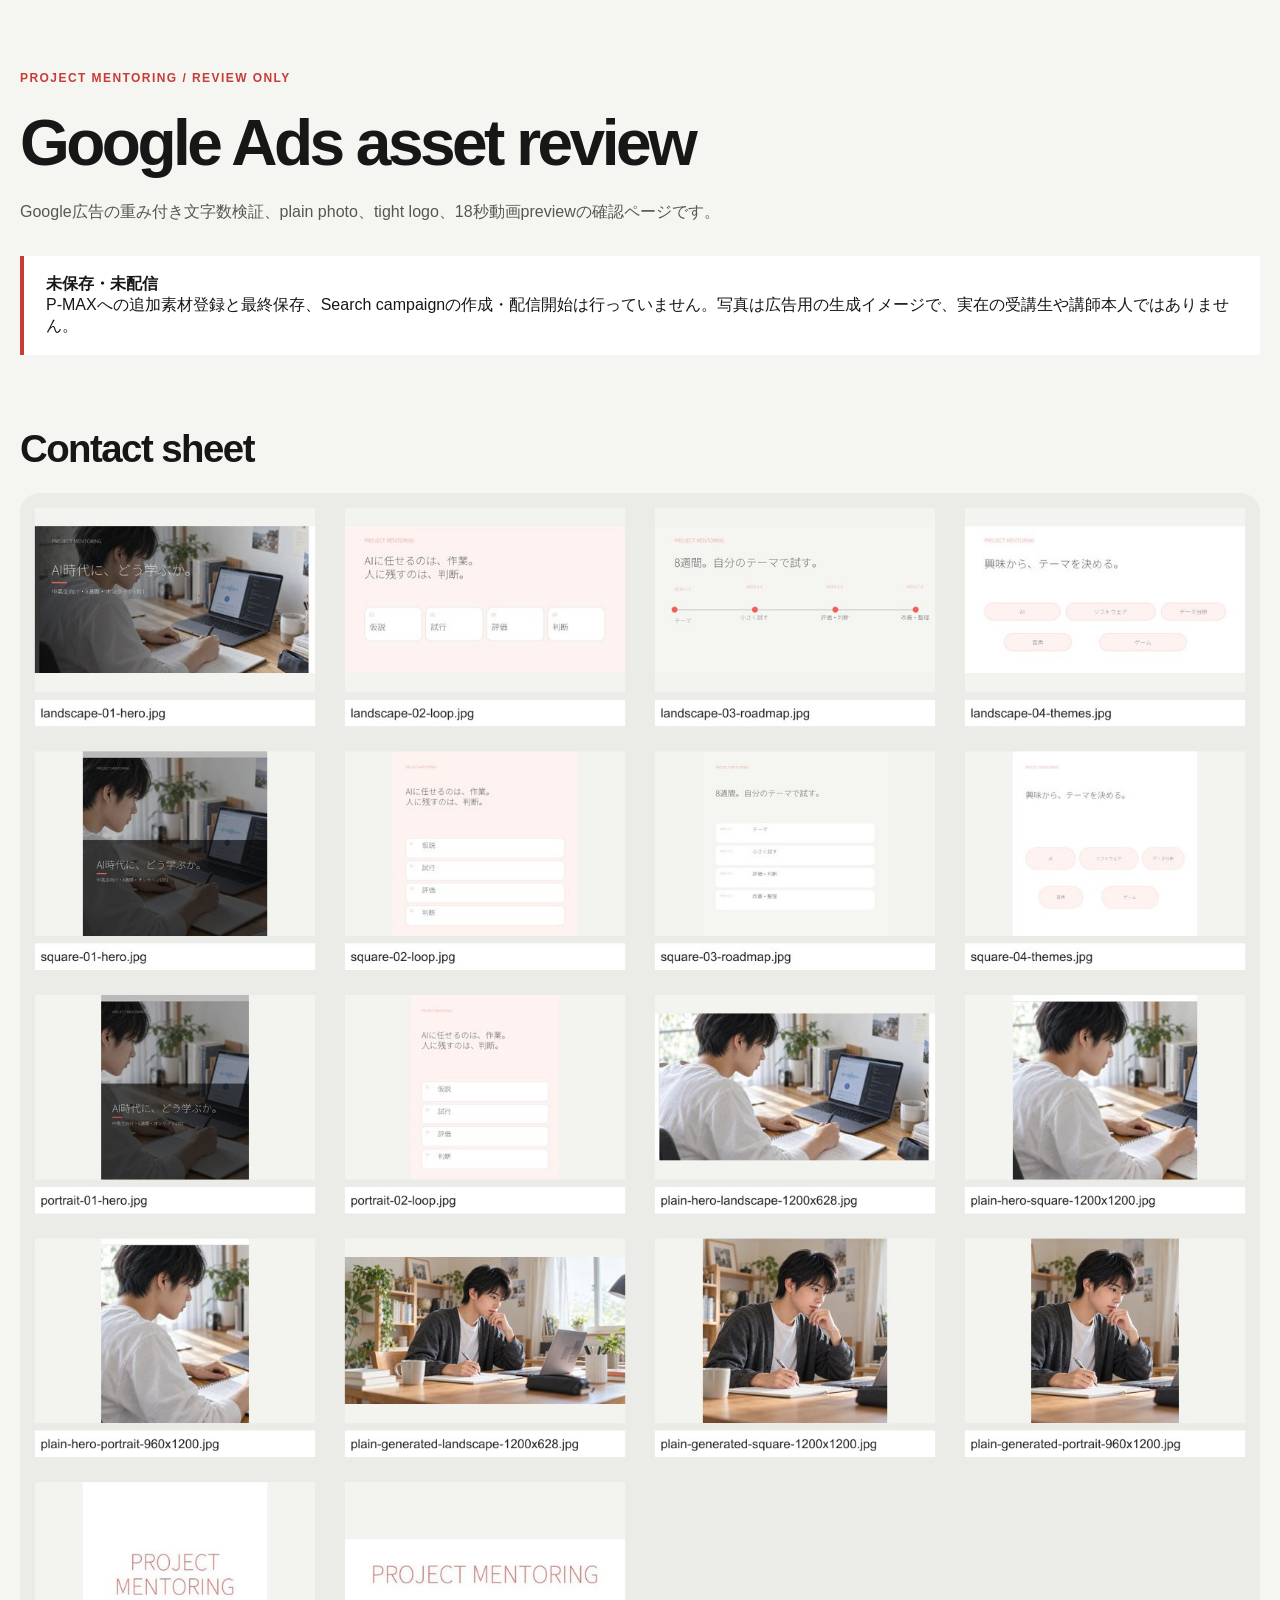
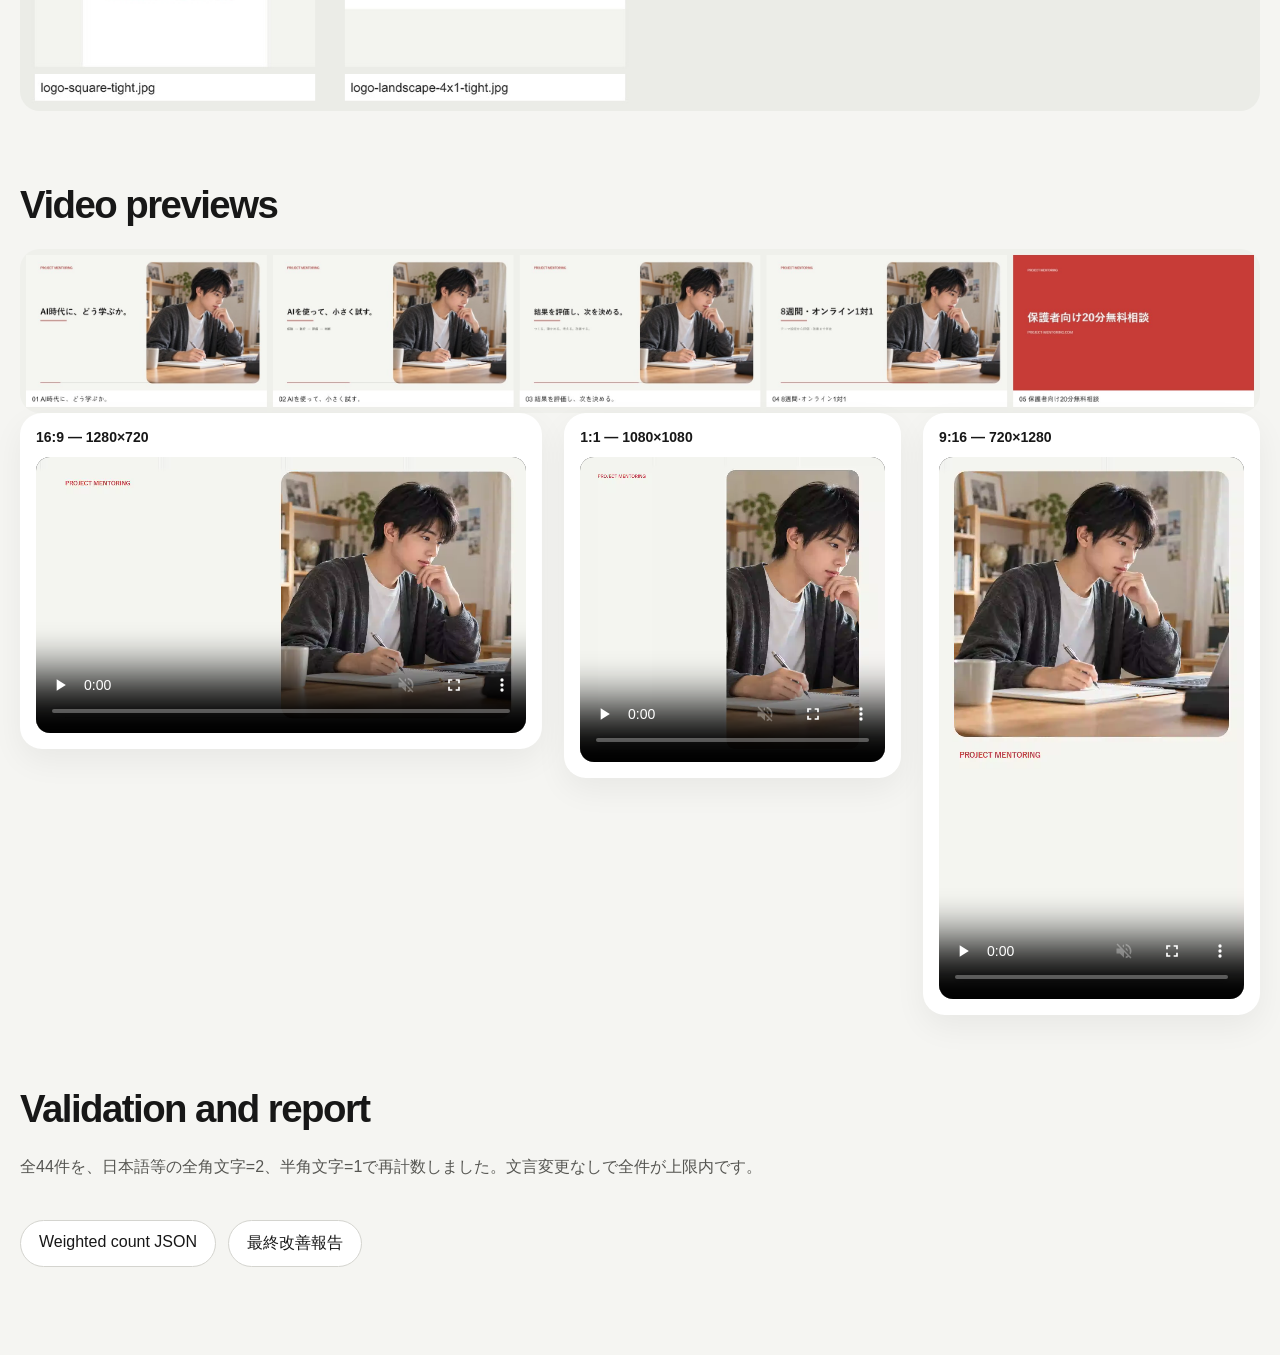
==== ads-review-20260918/index.html @ d2bcbe1f "Add 2026-09-18 Google Ads asset review" ====
<!doctype html>
<html lang="ja">
<head>
  <meta charset="utf-8">
  <meta name="viewport" content="width=device-width,initial-scale=1">
  <meta name="robots" content="noindex,nofollow">
  <title>Google Ads assets review｜PROJECT MENTORING</title>
  <style>
    :root{color:#171717;background:#f5f5f2;font-family:-apple-system,BlinkMacSystemFont,"Yu Gothic",Meiryo,sans-serif}
    *{box-sizing:border-box}body{margin:0}.wrap{width:min(calc(100% - 40px),1320px);margin:auto;padding:56px 0 88px}
    .eyebrow{color:#c83c38;font-size:12px;font-weight:750;letter-spacing:.12em}h1{margin:16px 0 18px;font-size:clamp(38px,5vw,68px);letter-spacing:-.055em}
    p{max-width:760px;color:#565652;line-height:1.8}.notice{margin:30px 0 54px;padding:18px 22px;border-left:4px solid #c83c38;background:#fff}
    h2{margin:72px 0 22px;font-size:clamp(28px,3vw,42px);letter-spacing:-.04em}.sheet{display:block;width:100%;border-radius:20px}
    .videos{display:grid;grid-template-columns:1.55fr 1fr 1fr;gap:22px;align-items:start}.card{padding:16px;background:#fff;border-radius:22px;box-shadow:0 12px 32px rgba(0,0,0,.055)}
    h3{margin:0 0 12px;font-size:14px}video{display:block;width:100%;max-height:72vh;border-radius:14px;background:#171717}
    .links{display:flex;flex-wrap:wrap;gap:12px;margin-top:38px}.links a{padding:12px 18px;border:1px solid #d4d4cf;border-radius:999px;color:inherit;text-decoration:none;background:#fff}
    @media(max-width:820px){.videos{grid-template-columns:1fr}.wrap{width:min(calc(100% - 28px),1320px);padding-top:34px}}
  </style>
</head>
<body><main class="wrap">
  <p class="eyebrow">PROJECT MENTORING / REVIEW ONLY</p>
  <h1>Google Ads asset review</h1>
  <p>Google広告の重み付き文字数検証、plain photo、tight logo、18秒動画previewの確認ページです。</p>
  <div class="notice"><strong>未保存・未配信</strong><br>P-MAXへの追加素材登録と最終保存、Search campaignの作成・配信開始は行っていません。写真は広告用の生成イメージで、実在の受講生や講師本人ではありません。</div>

  <h2>Contact sheet</h2>
  <img class="sheet" src="pmax-contact-sheet-v2.jpg" alt="P-MAX画像とロゴ候補のcontact sheet">

  <h2>Video previews</h2>
  <img class="sheet" src="pmax-video-storyboard.jpg" alt="18秒動画の5場面 storyboard">
  <div class="videos">
    <article class="card"><h3>16:9 — 1280×720</h3><video controls muted playsinline preload="metadata" src="pmax-preview-16x9.webm"></video></article>
    <article class="card"><h3>1:1 — 1080×1080</h3><video controls muted playsinline preload="metadata" src="pmax-preview-1x1.webm"></video></article>
    <article class="card"><h3>9:16 — 720×1280</h3><video controls muted playsinline preload="metadata" src="pmax-preview-9x16.webm"></video></article>
  </div>

  <h2>Validation and report</h2>
  <p>全44件を、日本語等の全角文字=2、半角文字=1で再計数しました。文言変更なしで全件が上限内です。</p>
  <div class="links"><a href="google-ads-character-check.json">Weighted count JSON</a><a href="REPORT.md">最終改善報告</a></div>
</main></body></html>
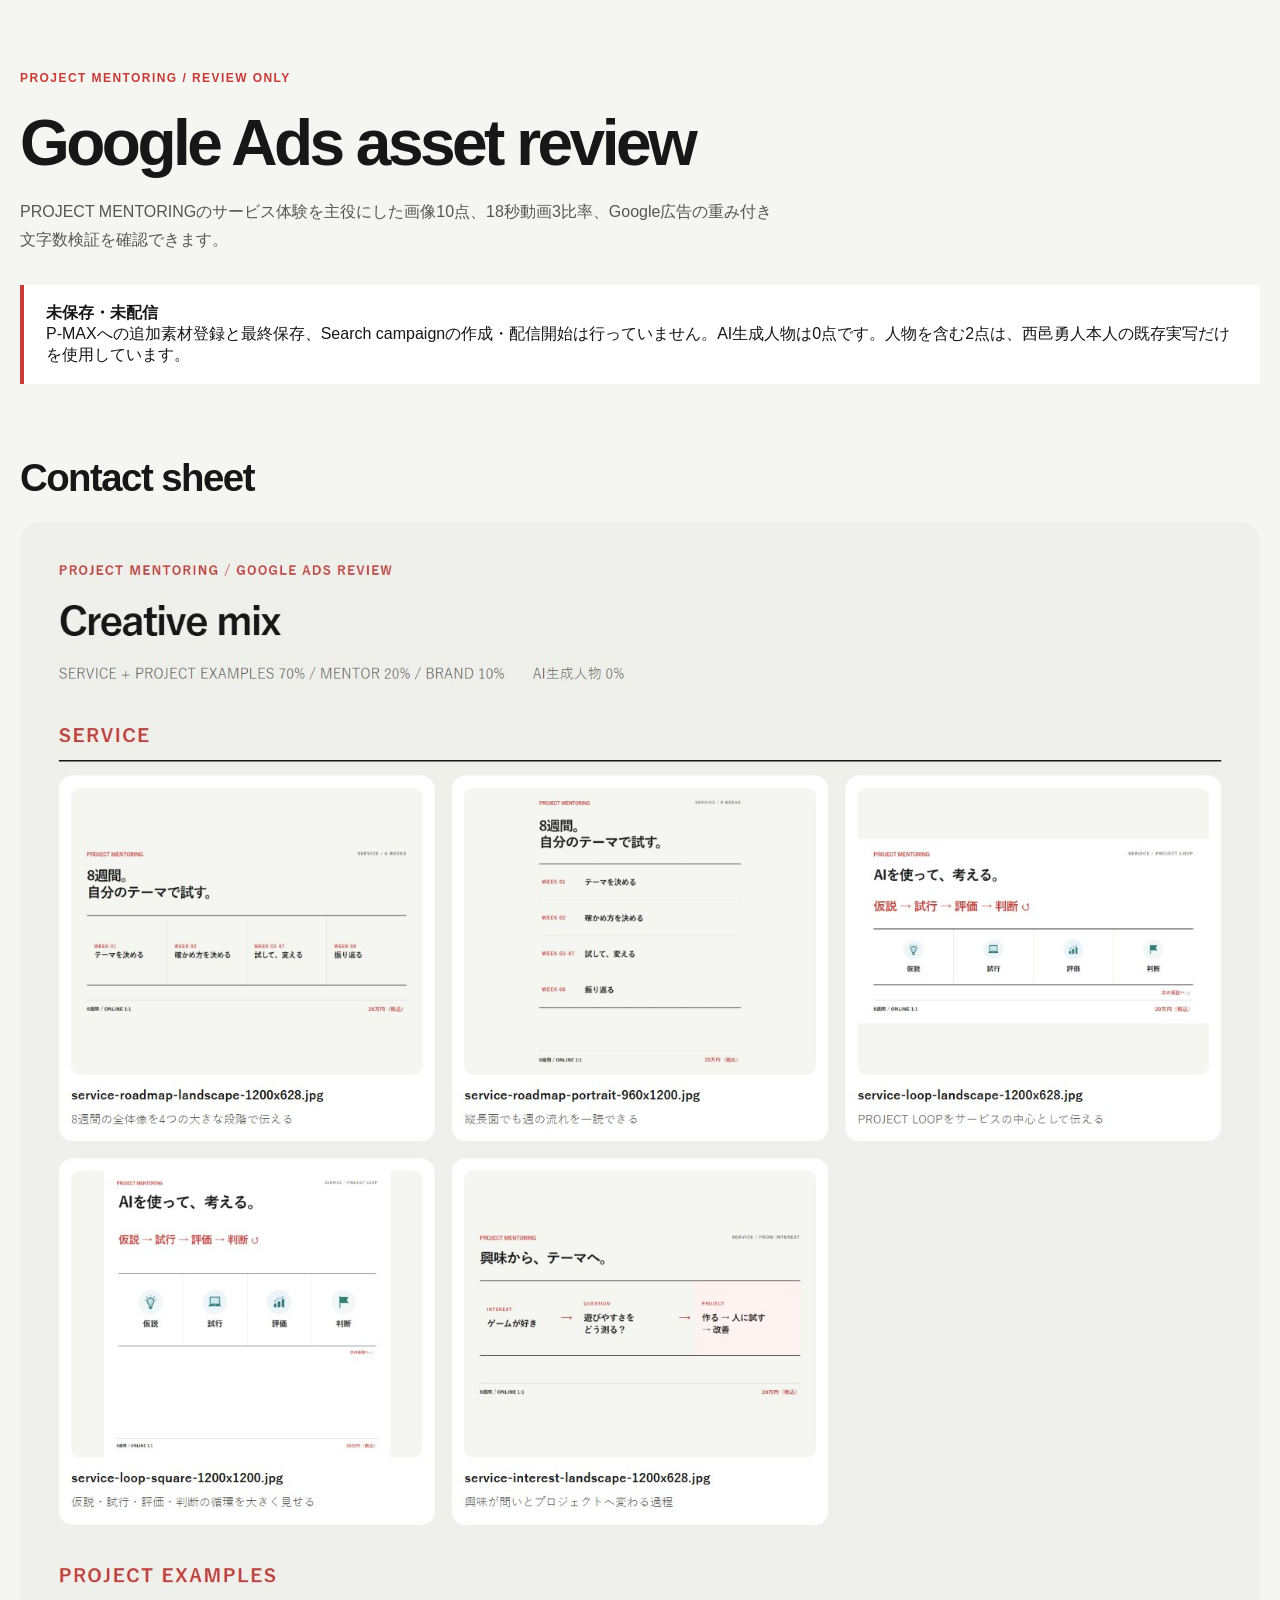
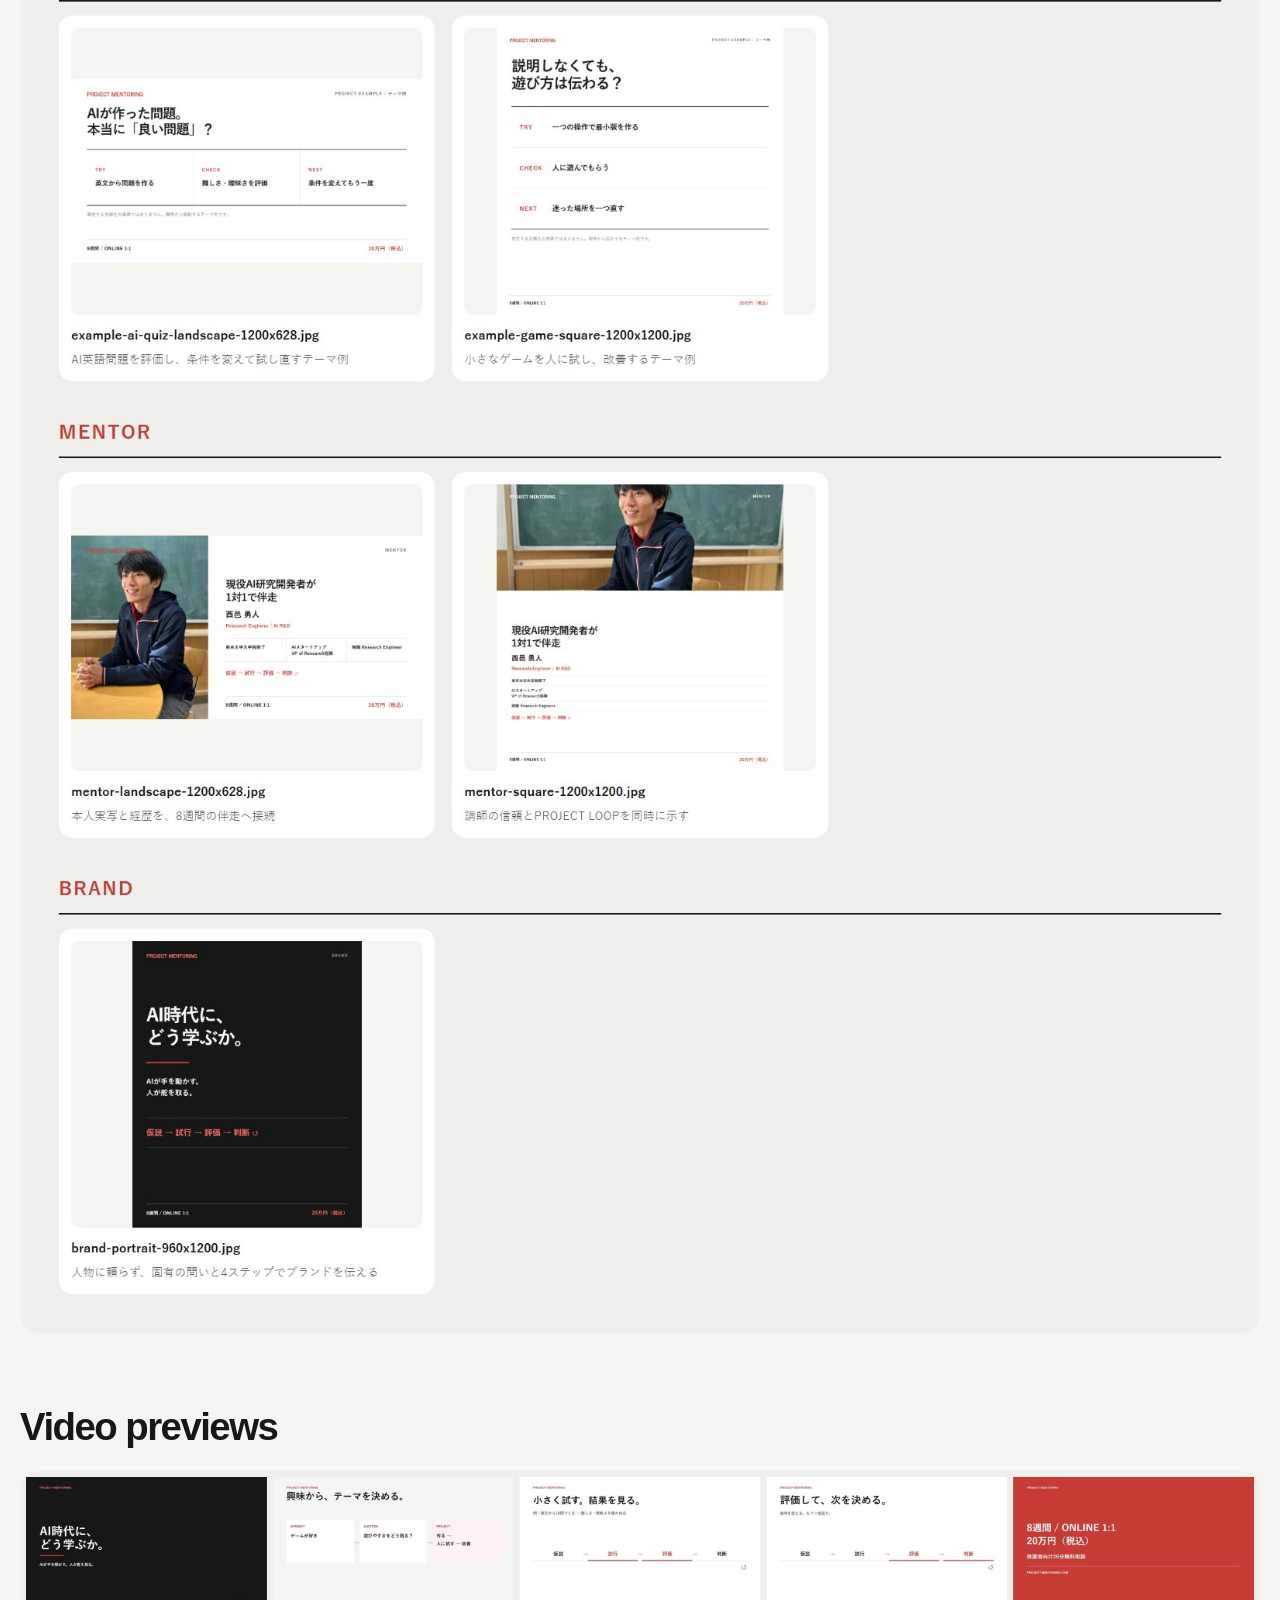
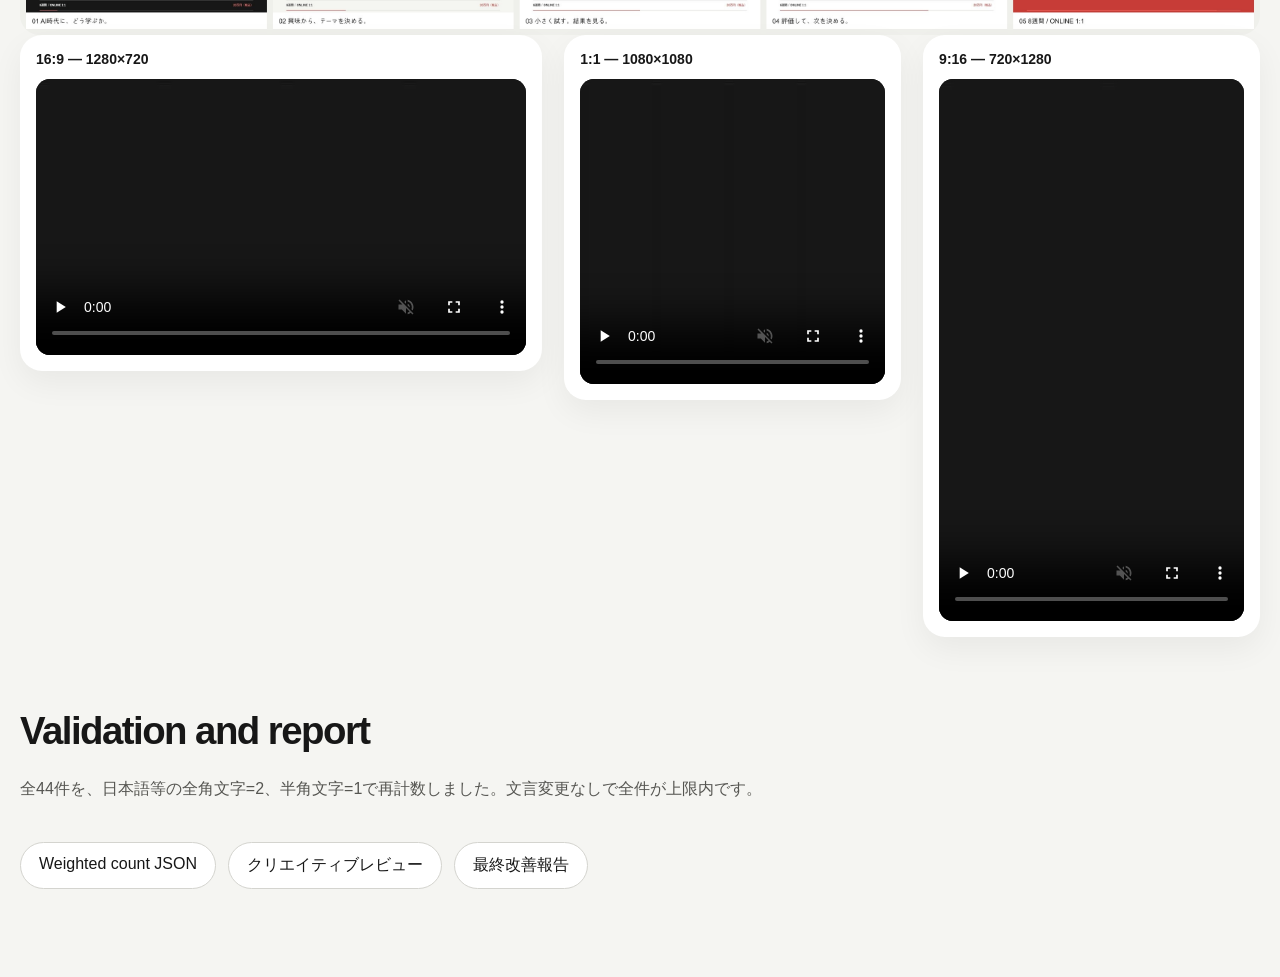
==== commit c37a527c: "Replace ad review with service-first creatives" ====
--- a/ads-review-20260918/index.html
+++ b/ads-review-20260918/index.html
@@ -20,14 +20,14 @@
 <body><main class="wrap">
   <p class="eyebrow">PROJECT MENTORING / REVIEW ONLY</p>
   <h1>Google Ads asset review</h1>
-  <p>Google広告の重み付き文字数検証、plain photo、tight logo、18秒動画previewの確認ページです。</p>
-  <div class="notice"><strong>未保存・未配信</strong><br>P-MAXへの追加素材登録と最終保存、Search campaignの作成・配信開始は行っていません。写真は広告用の生成イメージで、実在の受講生や講師本人ではありません。</div>
+  <p>PROJECT MENTORINGのサービス体験を主役にした画像10点、18秒動画3比率、Google広告の重み付き文字数検証を確認できます。</p>
+  <div class="notice"><strong>未保存・未配信</strong><br>P-MAXへの追加素材登録と最終保存、Search campaignの作成・配信開始は行っていません。AI生成人物は0点です。人物を含む2点は、西邑勇人本人の既存実写だけを使用しています。</div>
 
   <h2>Contact sheet</h2>
-  <img class="sheet" src="pmax-contact-sheet-v2.jpg" alt="P-MAX画像とロゴ候補のcontact sheet">
+  <img class="sheet" src="pmax-contact-sheet-v3.jpg" alt="SERVICE、PROJECT EXAMPLES、MENTOR、BRANDに分類したP-MAX画像候補のcontact sheet">
 
   <h2>Video previews</h2>
-  <img class="sheet" src="pmax-video-storyboard.jpg" alt="18秒動画の5場面 storyboard">
+  <img class="sheet" src="pmax-video-storyboard-v3.jpg" alt="人物写真を使わず8週間の体験を示す18秒動画の5場面 storyboard">
   <div class="videos">
     <article class="card"><h3>16:9 — 1280×720</h3><video controls muted playsinline preload="metadata" src="pmax-preview-16x9.webm"></video></article>
     <article class="card"><h3>1:1 — 1080×1080</h3><video controls muted playsinline preload="metadata" src="pmax-preview-1x1.webm"></video></article>
@@ -36,5 +36,5 @@
 
   <h2>Validation and report</h2>
   <p>全44件を、日本語等の全角文字=2、半角文字=1で再計数しました。文言変更なしで全件が上限内です。</p>
-  <div class="links"><a href="google-ads-character-check.json">Weighted count JSON</a><a href="REPORT.md">最終改善報告</a></div>
+  <div class="links"><a href="google-ads-character-check.json">Weighted count JSON</a><a href="CREATIVE_REVIEW.md">クリエイティブレビュー</a><a href="REPORT.md">最終改善報告</a></div>
 </main></body></html>
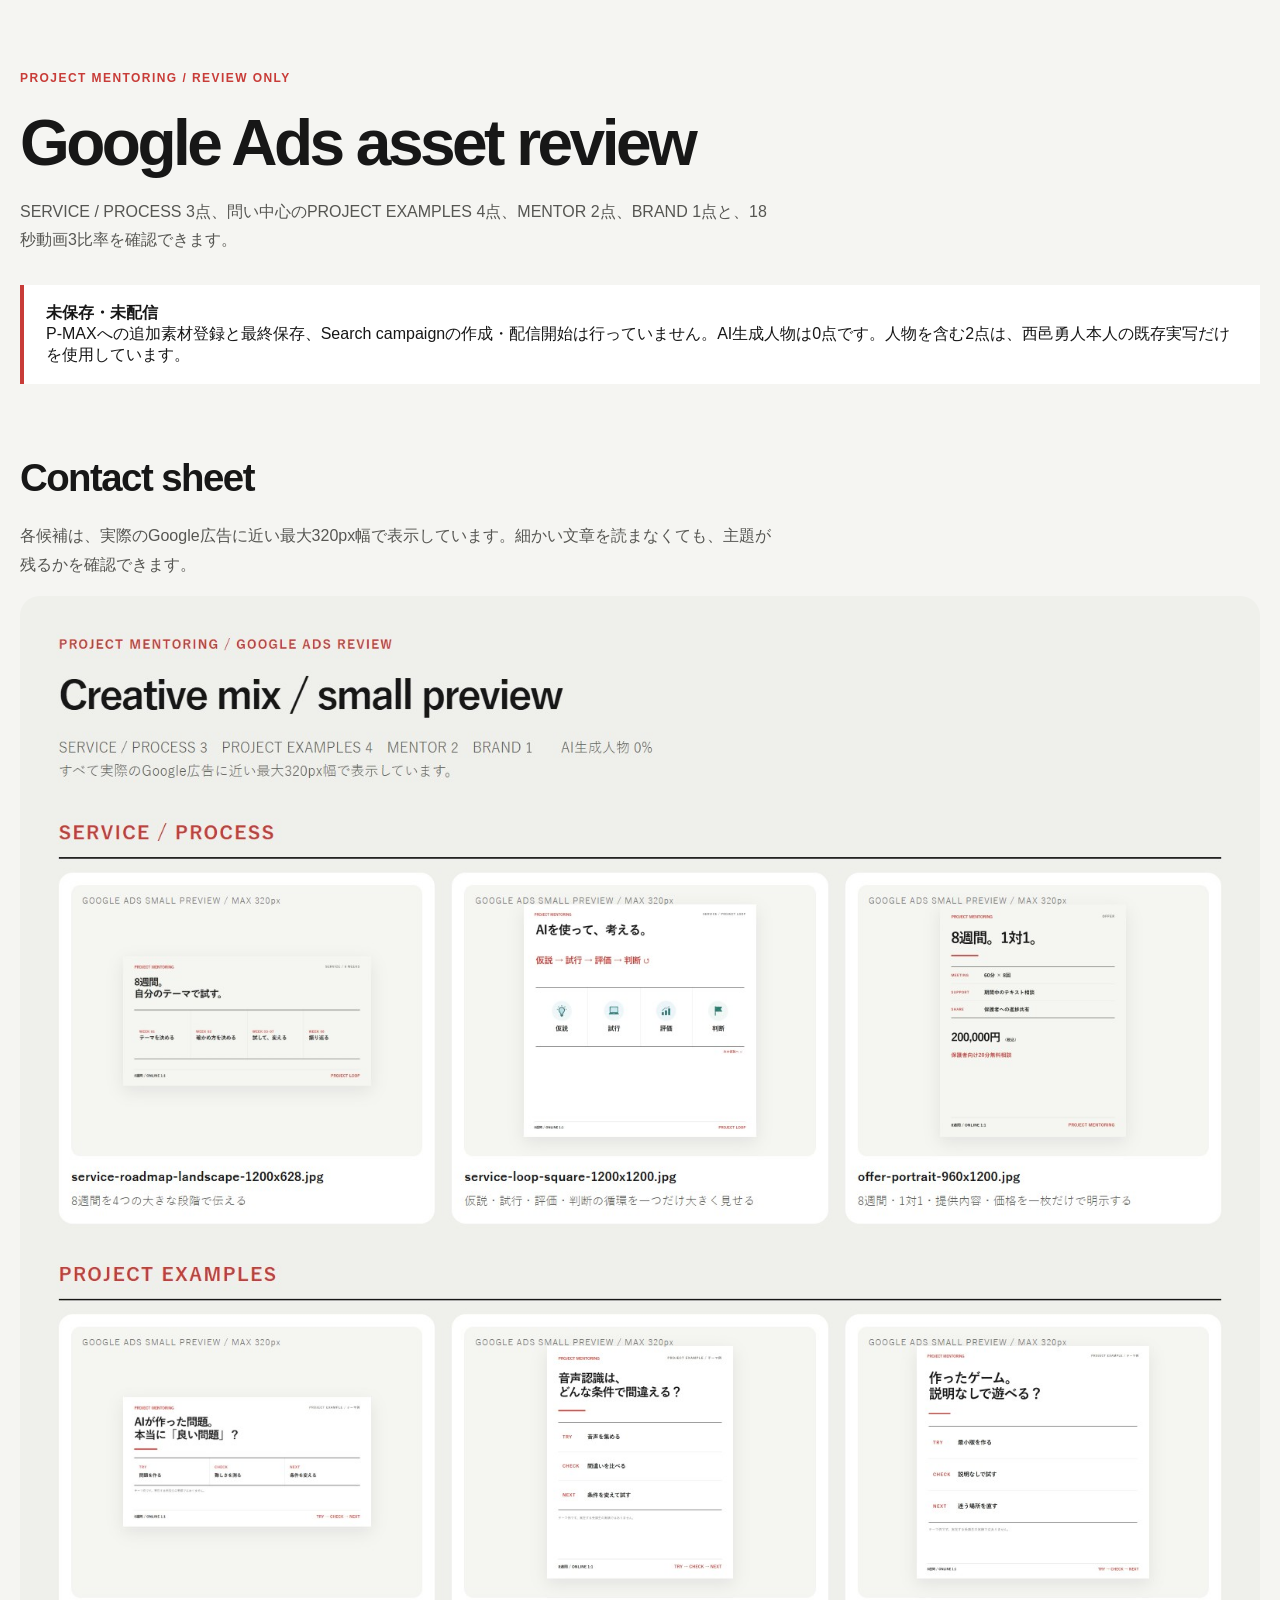
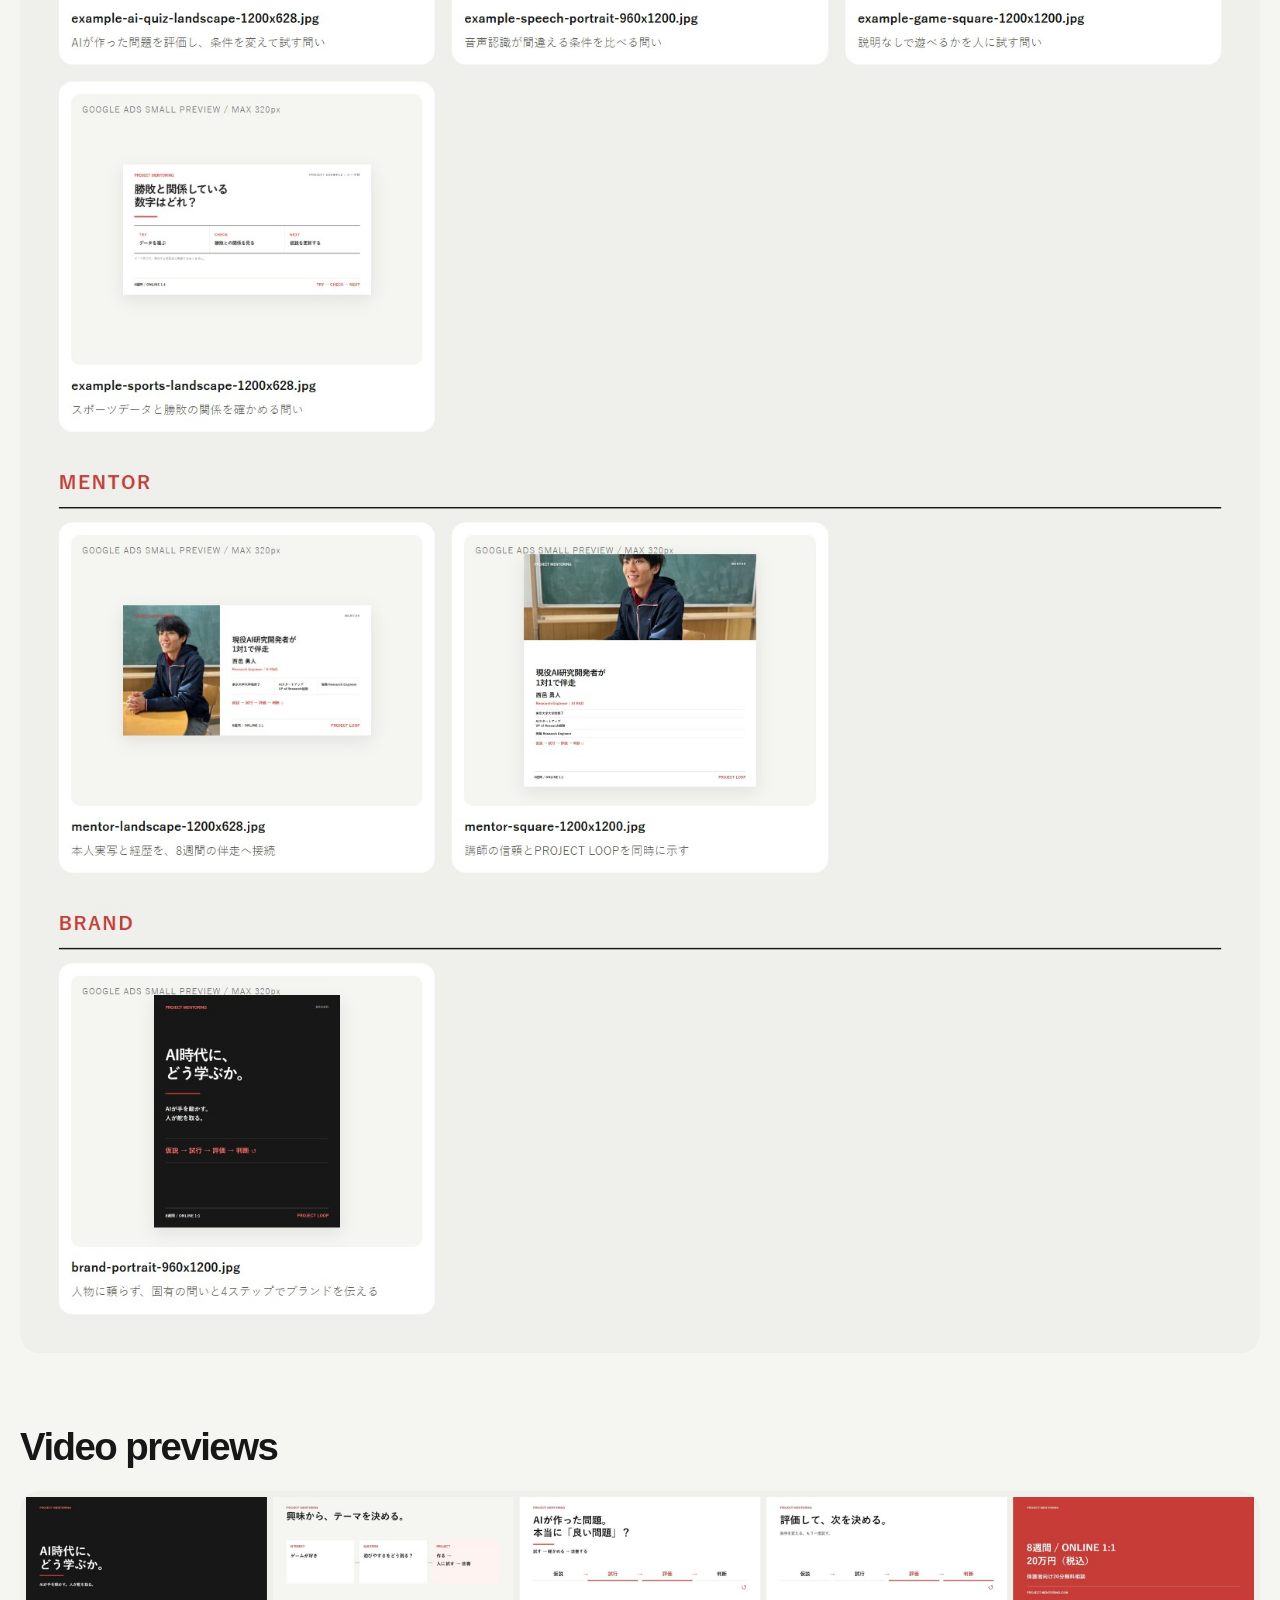
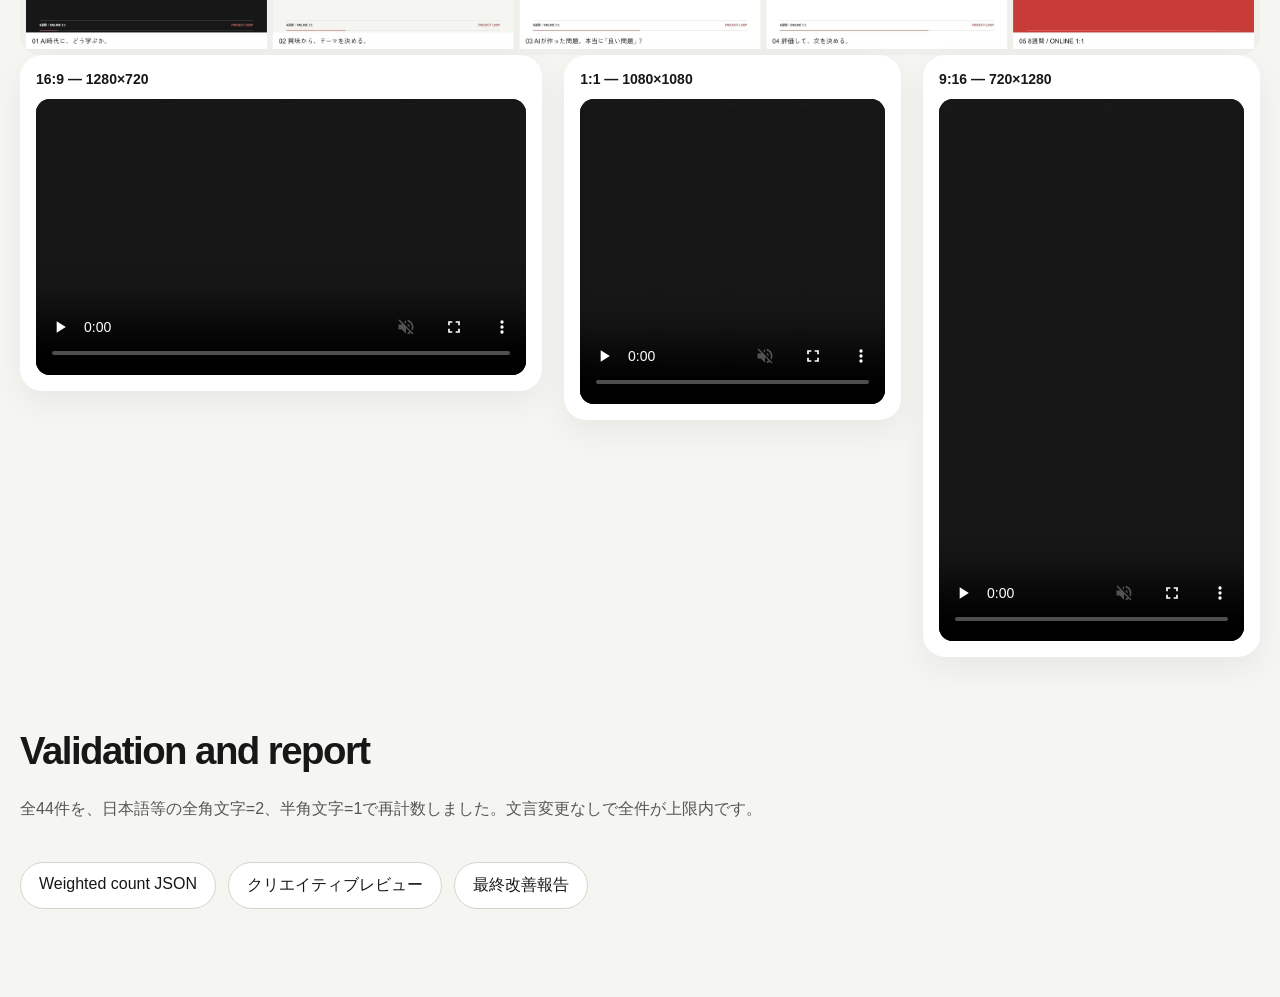
==== commit a7fe0fb6: "Refine project-led ad creative mix" ====
--- a/ads-review-20260918/index.html
+++ b/ads-review-20260918/index.html
@@ -20,10 +20,11 @@
 <body><main class="wrap">
   <p class="eyebrow">PROJECT MENTORING / REVIEW ONLY</p>
   <h1>Google Ads asset review</h1>
-  <p>PROJECT MENTORINGのサービス体験を主役にした画像10点、18秒動画3比率、Google広告の重み付き文字数検証を確認できます。</p>
+  <p>SERVICE / PROCESS 3点、問い中心のPROJECT EXAMPLES 4点、MENTOR 2点、BRAND 1点と、18秒動画3比率を確認できます。</p>
   <div class="notice"><strong>未保存・未配信</strong><br>P-MAXへの追加素材登録と最終保存、Search campaignの作成・配信開始は行っていません。AI生成人物は0点です。人物を含む2点は、西邑勇人本人の既存実写だけを使用しています。</div>
 
   <h2>Contact sheet</h2>
+  <p>各候補は、実際のGoogle広告に近い最大320px幅で表示しています。細かい文章を読まなくても、主題が残るかを確認できます。</p>
   <img class="sheet" src="pmax-contact-sheet-v3.jpg" alt="SERVICE、PROJECT EXAMPLES、MENTOR、BRANDに分類したP-MAX画像候補のcontact sheet">
 
   <h2>Video previews</h2>
